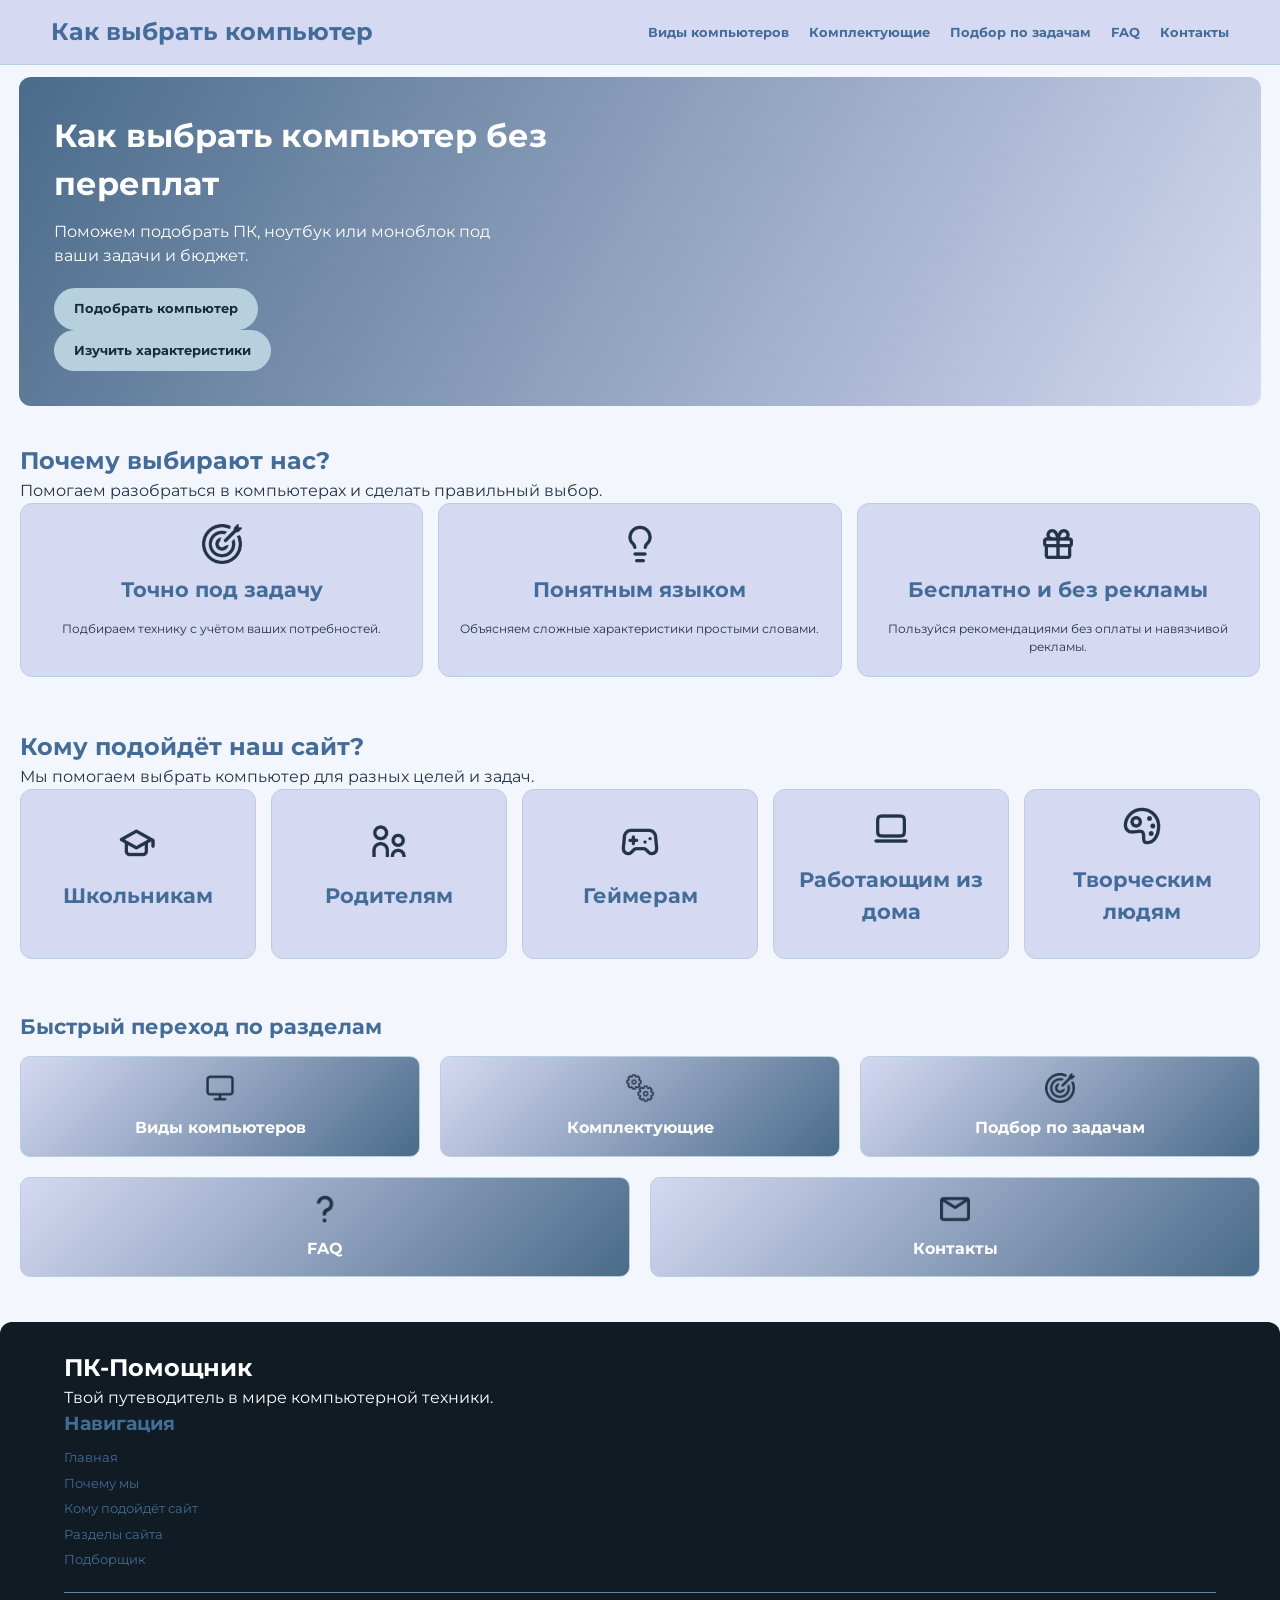
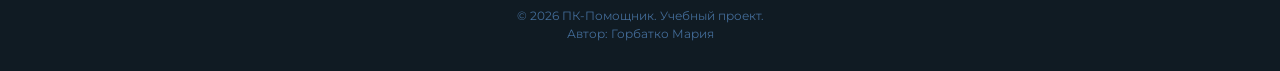
==== index.html @ 8d9d0b54 "Add files via upload" ====
<!DOCTYPE html>
<html lang="ru">
<head>
    <meta charset="UTF-8">
    <meta name="viewport" content="width=device-width, initial-scale=1.0">

    <title>Как выбрать компьютер</title>

    <link rel="stylesheet" href="style_palette_updated.css">

    <link rel="preconnect" href="https://fonts.googleapis.com">
    <link rel="preconnect" href="https://fonts.gstatic.com" crossorigin>
    <link href="https://fonts.googleapis.com/css2?family=Montserrat:ital,wght@0,100..900;1,100..900&display=swap" rel="stylesheet">
</head>

<body>

    <!-- ШАПКА САЙТА -->
    <header>

        <h2>Как выбрать компьютер</h2>

        <!-- МЕНЮ -->
        <nav>
            <ul>
                <li><a href="#types">Виды компьютеров</a></li>
                <li><a href="#components">Комплектующие</a></li>
                <li><a href="#selection">Подбор по задачам</a></li>
                <li><a href="#faq">FAQ</a></li>
                <li><a href="#contacts">Контакты</a></li>
            </ul>
        </nav>

    </header>


    <!-- ОСНОВНАЯ ЧАСТЬ САЙТА -->
    <main>

        <!-- ПЕРВЫЙ ЭКРАН -->
        <section id="hero">

            <h1>Как выбрать компьютер без переплат</h1>

            <p>
                Поможем подобрать ПК, ноутбук или моноблок
                под ваши задачи и бюджет.
            </p>

            <a href="#selection">
                Подобрать компьютер
            </a>

            <a href="#components">
                Изучить характеристики
            </a>

        </section>

<!-- БЛОК 1.3: ПОЧЕМУ МЫ -->

<section id="advantages">

    <h1>Почему выбирают нас?</h1>

    <p>Помогаем разобраться в компьютерах и сделать правильный выбор.</p>

    <div class="advantages-container">

        <div class="advantage-card">
            <div class="card-icon">
                <img src="images/1.png" alt="Мишень">
            </div>
            <h2>Точно под задачу</h2>
            <p>Подбираем технику с учётом ваших потребностей.</p>
        </div>

        <div class="advantage-card">
            <div class="card-icon">
                <img src="images/2.png" alt="лампочка">
            </div>
            <h2>Понятным языком</h2>
            <p>Объясняем сложные характеристики простыми словами.</p>
        </div>

        <div class="advantage-card">
            <div class="card-icon">
                <img src="images/3.png" alt="подарок">
            </div>
            <h2>Бесплатно и без рекламы</h2>
            <p>Пользуйся рекомендациями без оплаты и навязчивой рекламы.</p>
        </div>
    </div>
</section>  

<!-- БЛОК 1.4: ЦЕЛЕВАЯ АУДИТОРИЯ -->

<section id="audience">

    <h1>Кому подойдёт наш сайт?</h1>

    <p>Мы помогаем выбрать компьютер для разных целей и задач.</p>

    <div class="audience-container">

        <div class="audience-card">
            <div class="card-icon">
                <img src="images/4.png" alt="школьник">
            </div>
            <h2>Школьникам</h2>
        </div>

        <div class="audience-card">
            <div class="card-icon">
                <img src="images/5.png" alt="родители">
            </div>
            <h2>Родителям</h2>
        </div>

        <div class="audience-card">
            <div class="card-icon">
                <img src="images/6.png" alt="геймер">
            </div>
            <h2>Геймерам</h2>
        </div>

        <div class="audience-card">
            <div class="card-icon">
                <img src="images/7.png" alt="работающий из дома">
            </div>
            <h2>Работающим из дома</h2>
        </div>

        <div class="audience-card">
            <div class="card-icon">
                <img src="images/8.png" alt="творческий человек">
            </div>
            <h2>Творческим людям</h2>
        </div>
</section>


<!-- БЛОК 1.5: РАЗДЕЛЫ САЙТА -->

<section id="sections">

    <h2>Быстрый переход по разделам</h2>

    <div class="sections-container">

        <a href="computers.html" class="section-card">
            <img src="images/9.png" alt="пк">
            <h3>Виды компьютеров</h3>
        </a>

        <a href="components.html" class="section-card">
            <img src="images/10.png" alt="шестерёнка">
            <h3>Комплектующие</h3>
        </a>

        <a href="tasks.html" class="section-card">
            <img src="images/1.png" alt="Мишень">
            <h3>Подбор по задачам</h3>
        </a>

        <a href="faq.html" class="section-card">
            <img src="images/11.png" alt="вопрос">
            <h3>FAQ</h3>
        </a>

        <a href="contacts.html" class="section-card">
            <img src="images/12.png" alt="письмо">
            <h3>Контакты</h3>
        </a>

    </div>

</section>


    </div>

</section>

        </div>

    </div>

</section>


    </main>

<footer id="contacts">

    <div class="footer-content">

        <div class="footer-info">
            <h2>ПК-Помощник</h2>
            <p>Твой путеводитель в мире компьютерной техники.</p>
        </div>

        <div class="footer-navigation">
            <h3>Навигация</h3>

            <a href="#hero">Главная</a>
            <a href="#advantages">Почему мы</a>
            <a href="#audience">Кому подойдёт сайт</a>
            <a href="#sections">Разделы сайта</a>
            <a href="#selection">Подборщик</a>
        </div>

    </div>

    <div class="footer-bottom">
        <p>© 2026 ПК-Помощник. Учебный проект.</p>
        <p>Автор: Горбатко Мария</p>
    </div>

</footer>

</body>
---- style_palette_updated.css ----
/* ==================================
   1. ОСНОВНЫЕ НАСТРОЙКИ
================================== */

:root {
    --dark: #243447;
    --navy: #436c98;
    --blue: #6286a9;
    --light-blue: #b6d0de;
    --pale-blue: #b6d0de;
    --burgundy: #4a6b8a;
    --white: #d5d9f2;
    --page-bg: #f3f6fc;
}

* {
    margin: 0;
    padding: 0;
    box-sizing: border-box;
}

html {
    scroll-behavior: smooth;
}

body {
    font-family: Arial, sans-serif;
    background: var(--page-bg);
    color: var(--dark);
    line-height: 1.5;
}

a {
    text-decoration: none;
    color: inherit;
}

button {
    font-family: inherit;
    cursor: pointer;
}


/* ==================================
   2. ШАПКА САЙТА
================================== */

header {
    background: var(--white);
    padding: 14px 4%;
    display: flex;
    align-items: center;
    justify-content: space-between;
    gap: 20px;
    border-bottom: 1px solid var(--pale-blue);
}

.logo {
    color: var(--navy);
    font-size: 22px;
    font-weight: bold;
}

nav ul {
    display: flex;
    align-items: center;
    gap: 20px;
    list-style: none;
}

nav a {
    color: var(--navy);
    font-size: 13px;
    font-weight: bold;
    transition: 0.2s;
}

nav a:hover {
    color: var(--light-blue);
}


/* ==================================
   3. ГЛАВНЫЙ ЭКРАН
================================== */

#hero {
    background: linear-gradient(
        120deg,
        var(--navy),
        var(--blue)
    );
    color: var(--white);
    margin: 12px auto;
    width: 97%;
    min-height: 260px;
    padding: 35px;
    border-radius: 12px;

    display: flex;
    flex-direction: column;
    justify-content: center;
    align-items: flex-start;
}

#hero h1 {
    font-size: 32px;
    max-width: 500px;
    margin-bottom: 12px;
}

#hero p {
    max-width: 450px;
    margin-bottom: 20px;
    color: var(--pale-blue);
}

#hero a,
.button,
.selection a {
    display: inline-block;
    background: var(--light-blue);
    color: var(--dark);
    padding: 11px 20px;
    border-radius: 25px;
    font-weight: bold;
    font-size: 13px;
    transition: 0.2s;
}

#hero a:hover,
.button:hover,
.selection a:hover {
    background: var(--pale-blue);
    transform: translateY(-2px);
}


/* ==================================
   4. ОБЩИЕ НАСТРОЙКИ БЛОКОВ
================================== */

main {
    display: block;
    width: 100%;
    max-width: none;
    margin: 0;
    padding: 0;
    box-sizing: border-box;
}

main section:not(#hero) {
    width: 100%;
    max-width:none;
    margin: 22px 0;
    padding: 15px 20px;
    box-sizing:border-box;
}

section h2 {
    color: var(--navy);
    font-size: 21px;
    margin-bottom: 14px;
}


/* ==================================
   5. БЛОК «ПОЧЕМУ МЫ»
================================== */

.advantages-container {
    display: grid;
    grid-template-columns: repeat(4, 1fr);
    gap: 12px;
}

.advantage-card {
    background: var(--white);
    border: 1px solid var(--pale-blue);
    border-radius: 12px;
    padding: 20px 12px;
    text-align: center;
    transition: 0.2s;
}

.advantage-card:hover {
    border-color: var(--light-blue);
    transform: translateY(-3px);
}

.card-icon {
    font-size: 28px;
    margin-bottom: 8px;
}

.advantage-card h3 {
    color: var(--navy);
    font-size: 15px;
    margin-bottom: 5px;
}

.advantage-card p {
    color: var(--blue);
    font-size: 12px;
}


/* ==================================
   6. БЛОК «КОМУ ПОДОЙДЁТ САЙТ»
================================== */

.audience-container {
    display: grid;
    grid-template-columns: repeat(5, 1fr);
    gap: 10px;
}

.audience-card {
    background: var(--white);
    border: 1px solid var(--pale-blue);
    border-radius: 12px;
    padding: 15px 8px;
    text-align: center;
    transition: 0.2s;
}

.audience-card:hover {
    background: var(--pale-blue);
    transform: translateY(-3px);
}

.audience-card h3 {
    color: var(--navy);
    font-size: 13px;
}

.audience-card .card-icon {
    font-size: 25px;
}


/* ==================================
   7. БЫСТРЫЙ ПЕРЕХОД ПО РАЗДЕЛАМ
================================== */

.sections-container {
    display: grid;
    grid-template-columns: repeat(3, 1fr);
    gap: 10px;
}

.section-card {
    background: linear-gradient(
        135deg,
        var(--white),
        var(--pale-blue)
    );
    border: 1px solid var(--pale-blue);
    border-radius: 10px;
    padding: 16px;
    text-align: center;
    color: var(--navy);
    font-weight: bold;
    font-size: 14px;
    transition: 0.2s;
}

.section-card:hover {
    background: var(--light-blue);
    color: var(--dark);
    transform: translateY(-3px);
}


/* ==================================
   8. БЛОК ПОДБОРА КОМПЬЮТЕРА
================================== */

.selection {
    background: var(--navy);
    color: var(--white);
    border-radius: 12px;
    padding: 30px !important;
    text-align: center;
}

.selection h2 {
    color: var(--white);
}

.selection p {
    color: var(--pale-blue);
    margin-bottom: 18px;
}


/* ==================================
   9. МИНИ-ПОДБОРЩИК
================================== */

.mini-helper {
    background: var(--white);
    border: 1px solid var(--pale-blue);
    border-radius: 12px;
    padding: 18px;
}

.mini-helper h2 {
    margin-bottom: 12px;
}

.mini-helper select {
    display: block;
    width: 100%;
    padding: 10px;
    margin-bottom: 8px;
    border: 1px solid var(--light-blue);
    border-radius: 8px;
    background: var(--white);
    color: var(--navy);
}

.mini-helper button {
    width: 100%;
    padding: 11px;
    border: none;
    border-radius: 8px;
    background: var(--blue);
    color: var(--white);
    font-weight: bold;
}

.mini-helper button:hover {
    background: var(--navy);
}


/* ==================================
   10. ПОДВАЛ САЙТА
================================== */

footer {
    background: var(--dark);
    color: var(--white);
    padding: 28px 5%;
    margin-top: 30px;
    border-radius: 12px 12px 0 0;
}

.footer-container {
    display: flex;
    justify-content: space-between;
    flex-wrap: wrap;
    gap: 25px;
}

footer h3 {
    color: var(--pale-blue);
    margin-bottom: 10px;
}

footer a {
    display: block;
    color: var(--pale-blue);
    font-size: 13px;
    margin-bottom: 6px;
}

footer a:hover {
    color: var(--light-blue);
}

.footer-bottom {
    border-top: 1px solid var(--blue);
    margin-top: 22px;
    padding-top: 14px;
    text-align: center;
    color: var(--pale-blue);
    font-size: 12px;
}


/* ==================================
   11. АДАПТАЦИЯ ДЛЯ ТЕЛЕФОНОВ
================================== */

@media (max-width: 768px) {

    header {
        flex-direction: column;
    }

    nav ul {
        flex-wrap: wrap;
        justify-content: center;
        gap: 12px;
    }

    #hero {
        padding: 25px;
        min-height: 220px;
    }

    #hero h1 {
        font-size: 25px;
    }

    .advantages-container {
        grid-template-columns: repeat(2, 1fr);
    }

    .audience-container {
        grid-template-columns: repeat(3, 1fr);
    }

    .sections-container {
        grid-template-columns: repeat(2, 1fr);
    }

    .footer-container {
        flex-direction: column;
    }
}

@media (max-width: 480px) {

    #hero h1 {
        font-size: 22px;
    }

    .audience-container {
        grid-template-columns: repeat(2, 1fr);
    }

    .sections-container {
        grid-template-columns: 1fr 1fr;
    }

    section h2 {
        font-size: 18px;
    }
}



/* Растягиваем блок «Почему выбирают нас?» БЛОК 1.3 */

#advantages {
    width: 100%;
    max-width: none;
    margin-left: auto;
    margin-right: auto;
}

#advantages .advantages-container {
    width: 100%;
    max-width: none;
    display: grid;
    grid-template-columns: repeat(3, minmax(0, 1fr));
    gap: 15px;
}

#advantages .advantage-card {
    width: 100%;
}




/* =====================================
   БЛОК 1.4 — КОМУ ПОДОЙДЁТ НАШ САЙТ
===================================== */

#audience {
    width: 96%;
    margin: 25px auto;
    padding: 15px;
}

/* Пять одинаковых колонок */

#audience .audience-container {
    display: grid;
    width: 100%;
    grid-template-columns: repeat(5, minmax(0, 1fr));
    gap: 15px;
}

/* Карточки одинаковой ширины и высоты */

#audience .audience-card {
    width: 100%;
    min-width: 0;
    min-height: 170px;
    box-sizing: border-box;

    display: flex;
    flex-direction: column;
    justify-content: center;
    align-items: center;

    text-align: center;
    padding: 15px;
}

/* Заголовки карточек */

#audience .audience-card h3 {
    margin-bottom: 8px;
    font-size: 14px;
}

/* Описание карточек */

#audience .audience-card p {
    font-size: 12px;
}

/* Планшеты */

@media (max-width: 768px) {
    #audience .audience-container {
        grid-template-columns: repeat(3, minmax(0, 1fr));
    }
}

/* Телефоны */

@media (max-width: 480px) {
    #audience .audience-container {
        grid-template-columns: repeat(2, minmax(0, 1fr));
    }
}





#sections {
    width: 100%;
    margin: 22px 0;
    padding: 15px 20px;
    box-sizing: border-box;
}

.sections-container {
    display: grid;
    grid-template-columns: repeat(6, minmax(0, 1fr));
    gap: 20px;
    width: 100%;
    box-sizing: border-box;
}

.section-card {
    min-width: 0;
    box-sizing: border-box;
}

.section-card:nth-child(-n+3) {
    grid-column: span 2;
}

.section-card:nth-child(n+4) {
    grid-column: span 3;
}


/* ==================================
   12. КОНТРАСТ И ЧИТАЕМОСТЬ
   ================================== */

/* Основной фон и текст */
body {
    background: var(--page-bg);
    color: var(--dark);
}

/* Шапка */
header {
    background: var(--white);
    border-bottom: 1px solid var(--pale-blue);
}

header h2,
nav a {
    color: var(--navy);
}

nav a:hover {
    color: var(--light-blue);
}

/* Главный экран */
#hero {
    background: linear-gradient(120deg, var(--burgundy), var(--white));
    color: #FFFFFF;
}

#hero h1,
#hero p {
    color: #FFFFFF;
}

/* Кнопки: тёмный текст на светлом фоне */
#hero a,
.button,
.selection a,
.mini-helper button {
    background: var(--light-blue);
    color: #182b37;
}

#hero a:hover,
.button:hover,
.selection a:hover,
.mini-helper button:hover {
    background: #FFFFFF;
    color: #182b37;
}

/* Заголовки и текст */
section h1,
section h2,
section h3,
.advantage-card h2,
.audience-card h2,
.section-card h3 {
    color: var(--navy);
}

section p,
.advantage-card p,
.audience-card p {
    color: var(--dark);
}

/* Карточки */
.advantage-card,
.audience-card,
.mini-helper {
    background: var(--white);
    border: 1px solid var(--pale-blue);
    color: #FFFFFF;
}

.section-card {
    background: linear-gradient(135deg, var(--white), var(--burgundy));
    border: 1px solid var(--pale-blue);
    color: #FFFFFF;
}

.section-card h3 {
    color: #FFFFFF;
}

.section-card:hover,
.audience-card:hover,
.advantage-card:hover {
    background: var(--pale-blue);
    color: #FFFFFF;
}

/* Блок подбора */
.selection {
    background: var(--burgundy);
    color: #FFFFFF;
}

.selection h2,
.selection p {
    color: #FFFFFF;
}

.mini-helper select {
    background: var(--page-bg);
    color: #FFFFFF;
    border: 1px solid var(--blue);
}

/* Подвал */
footer {
    background: #101b23;
    color: #FFFFFF;
}

footer h3,
footer a,
.footer-bottom {
    color: var(--navy);
}

footer a:hover {
    color: #FFFFFF;
}

/* Видимый фокус при навигации с клавиатуры */
a:focus-visible,
button:focus-visible,
select:focus-visible {
    outline: 3px solid var(--light-blue);
    outline-offset: 3px;
}

.card-icon img {
    width: 40px;
    height: 40px;
    object-fit: contain;
    display: block;
    margin: 0 auto 10px;
}

.section-card img {
    width: 100%;
    height: 30px;
    object-fit: contain;
    display: block;
    margin-bottom: 12px;
}

.section-card {
    display: flex;
    flex-direction: column;
    align-items: center;
    justify-content: center;
}

/*ШРИФТ*/
body {
    font-family: 'Montserrat', sans-serif;
}
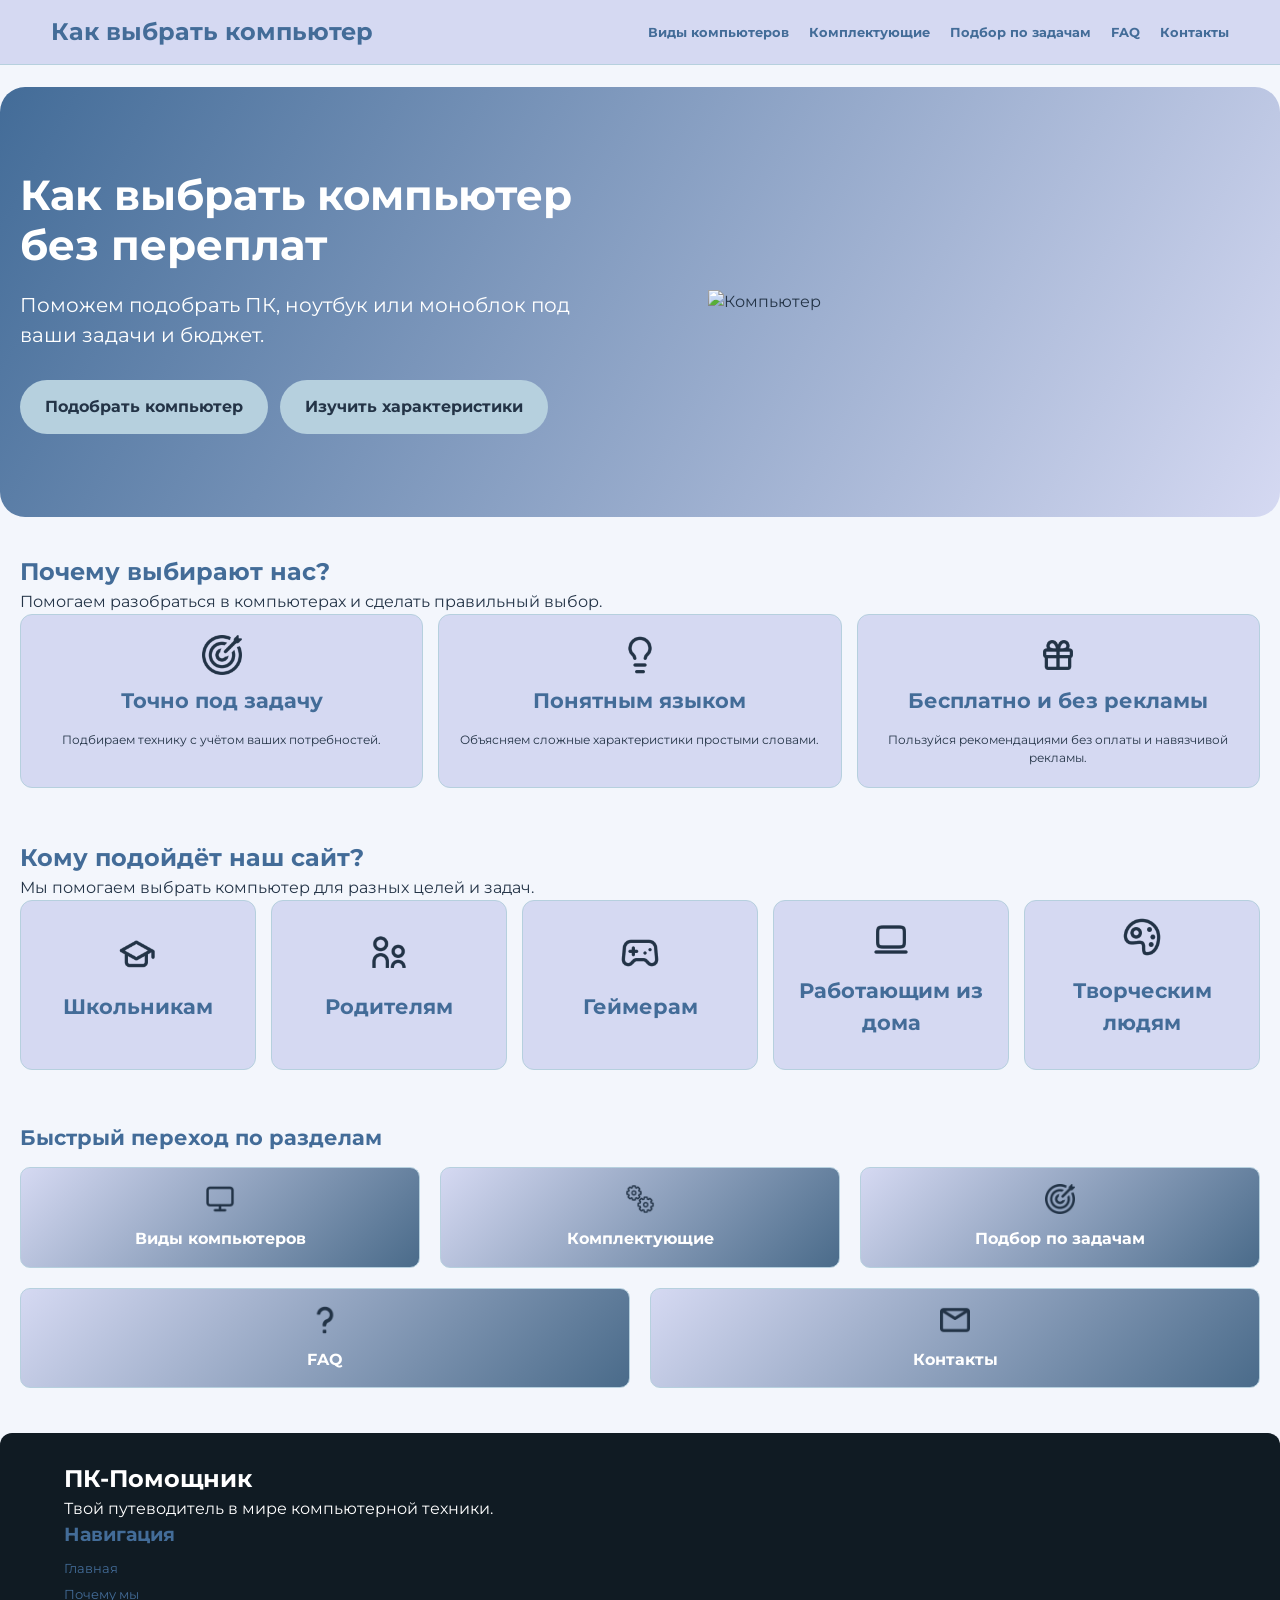
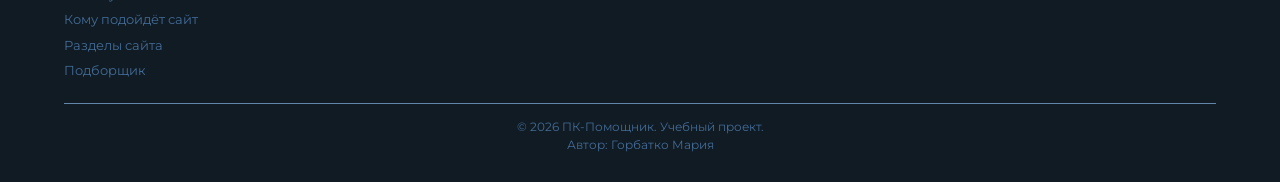
==== commit 37ee2bad: "Add files via upload" ====
--- a/index.html
+++ b/index.html
@@ -38,24 +38,32 @@
     <main>
 
         <!-- ПЕРВЫЙ ЭКРАН -->
-        <section id="hero">
-
-            <h1>Как выбрать компьютер без переплат</h1>
-
-            <p>
-                Поможем подобрать ПК, ноутбук или моноблок
-                под ваши задачи и бюджет.
-            </p>
-
-            <a href="#selection">
+        <section class="hero">
+
+    <div class="hero-content">
+        <h1>Как выбрать компьютер без переплат</h1>
+
+        <p>
+            Поможем подобрать ПК, ноутбук или моноблок
+            под ваши задачи и бюджет.
+        </p>
+
+        <div class="hero-buttons">
+            <a href="#selection" class="hero-btn">
                 Подобрать компьютер
             </a>
 
-            <a href="#components">
+            <a href="#sections" class="hero-btn">
                 Изучить характеристики
             </a>
-
-        </section>
+        </div>
+    </div>
+
+    <div class="hero-image">
+        <img src="images/pc.png" alt="Компьютер">
+    </div>
+
+</section>
 
 <!-- БЛОК 1.3: ПОЧЕМУ МЫ -->
 
--- a/style_palette_updated.css
+++ b/style_palette_updated.css
@@ -381,47 +381,7 @@
 }
 
 
-/* ==================================
-   11. АДАПТАЦИЯ ДЛЯ ТЕЛЕФОНОВ
-================================== */
-
-@media (max-width: 768px) {
-
-    header {
-        flex-direction: column;
-    }
-
-    nav ul {
-        flex-wrap: wrap;
-        justify-content: center;
-        gap: 12px;
-    }
-
-    #hero {
-        padding: 25px;
-        min-height: 220px;
-    }
-
-    #hero h1 {
-        font-size: 25px;
-    }
-
-    .advantages-container {
-        grid-template-columns: repeat(2, 1fr);
-    }
-
-    .audience-container {
-        grid-template-columns: repeat(3, 1fr);
-    }
-
-    .sections-container {
-        grid-template-columns: repeat(2, 1fr);
-    }
-
-    .footer-container {
-        flex-direction: column;
-    }
-}
+
 
 @media (max-width: 480px) {
 
@@ -516,24 +476,6 @@
 #audience .audience-card p {
     font-size: 12px;
 }
-
-/* Планшеты */
-
-@media (max-width: 768px) {
-    #audience .audience-container {
-        grid-template-columns: repeat(3, minmax(0, 1fr));
-    }
-}
-
-/* Телефоны */
-
-@media (max-width: 480px) {
-    #audience .audience-container {
-        grid-template-columns: repeat(2, minmax(0, 1fr));
-    }
-}
-
-
 
 
 
@@ -728,4 +670,208 @@
 /*ШРИФТ*/
 body {
     font-family: 'Montserrat', sans-serif;
+}
+
+
+/* Исправление мобильной версии */
+@media screen and (max-width: 600px) {
+
+    * {
+        box-sizing: border-box;
+    }
+
+    body {
+        width: 100%;
+        overflow-x: hidden;
+    }
+
+    /* Блок 1.3 — Почему выбирают нас */
+    #advantages > div {
+        display: grid;
+        grid-template-columns: 1fr;
+        gap: 15px;
+        width: 100%;
+    }
+
+    .advantage-card {
+        width: 100%;
+        min-width: 0;
+        max-width: 100%;
+        padding: 20px 15px;
+    }
+
+    .advantage-card h3 {
+        font-size: 21px;
+        overflow-wrap: break-word;
+    }
+
+    .advantage-card p {
+        font-size: 16px;
+        line-height: 1.5;
+    }
+
+    /* Блок 1.4 — Кому подойдёт наш сайт */
+    #audience > div {
+        display: grid;
+        grid-template-columns: repeat(2, minmax(0, 1fr));
+        gap: 12px;
+        width: 100%;
+    }
+
+    .audience-card {
+        width: 100%;
+        min-width: 0;
+        padding: 15px 10px;
+    }
+
+    .audience-card h3 {
+        font-size: 17px;
+        overflow-wrap: break-word;
+    }
+
+    /* Блок 1.5 — Быстрый переход */
+    .sections-container {
+        display: grid;
+        grid-template-columns: repeat(2, minmax(0, 1fr));
+        gap: 12px;
+        width: 100%;
+    }
+
+    .section-card {
+        width: 100%;
+        min-width: 0;
+        max-width: 100%;
+        padding: 15px 8px;
+        text-align: center;
+    }
+
+    .section-card h3 {
+        font-size: 16px;
+        line-height: 1.35;
+        overflow-wrap: break-word;
+        word-break: normal;
+    }
+
+    .section-card img {
+        max-width: 100%;
+        height: 100px;
+        object-fit: contain;
+    }
+
+    /* Заголовки и текст */
+    h1 {
+        font-size: 30px;
+        overflow-wrap: break-word;
+    }
+
+    h2 {
+        font-size: 25px;
+        line-height: 1.3;
+    }
+}
+
+
+/* Первый экран */
+.hero {
+    display: flex;
+    align-items: center;
+    justify-content: space-between;
+    gap: 30px;
+
+    width: 100%;
+    min-height: 430px;
+    padding: 45px;
+
+    border-radius: 25px;
+
+    background: linear-gradient(
+        120deg,
+        #436c98,
+        #d5d9f2
+    );
+
+    overflow: hidden;
+}
+
+/* Левая часть */
+.hero-content {
+    flex: 1;
+    min-width: 0;
+}
+
+.hero-content h1 {
+    color: white;
+    font-size: 42px;
+    line-height: 1.2;
+    margin-bottom: 20px;
+}
+
+.hero-content p {
+    color: white;
+    font-size: 20px;
+    line-height: 1.5;
+    margin-bottom: 30px;
+}
+
+/* Кнопки */
+.hero-buttons {
+    display: flex;
+    flex-wrap: wrap;
+    gap: 12px;
+}
+
+.hero-btn {
+    display: inline-block;
+    padding: 15px 25px;
+    border-radius: 40px;
+    background: #b6d0de;
+    color: #243447;
+    text-decoration: none;
+    font-weight: bold;
+    text-align: center;
+}
+
+/* Правая часть */
+.hero-image {
+    flex: 1;
+    min-width: 0;
+    display: flex;
+    justify-content: center;
+    align-items: center;
+}
+
+.hero-image img {
+    width: 100%;
+    max-width: 500px;
+    height: auto;
+    object-fit: contain;
+}
+
+@media (max-width: 768px) {
+    .hero {
+        flex-direction: column;
+        text-align: center;
+        padding: 25px 18px;
+        gap: 15px;
+    }
+
+    .hero-content h1 {
+        font-size: 28px;
+    }
+
+    .hero-content p {
+        font-size: 16px;
+    }
+
+    .hero-buttons {
+        justify-content: center;
+    }
+
+    .hero-btn {
+        width: 100%;
+    }
+
+    .hero-image img {
+        max-width: 280px;
+    }
 }
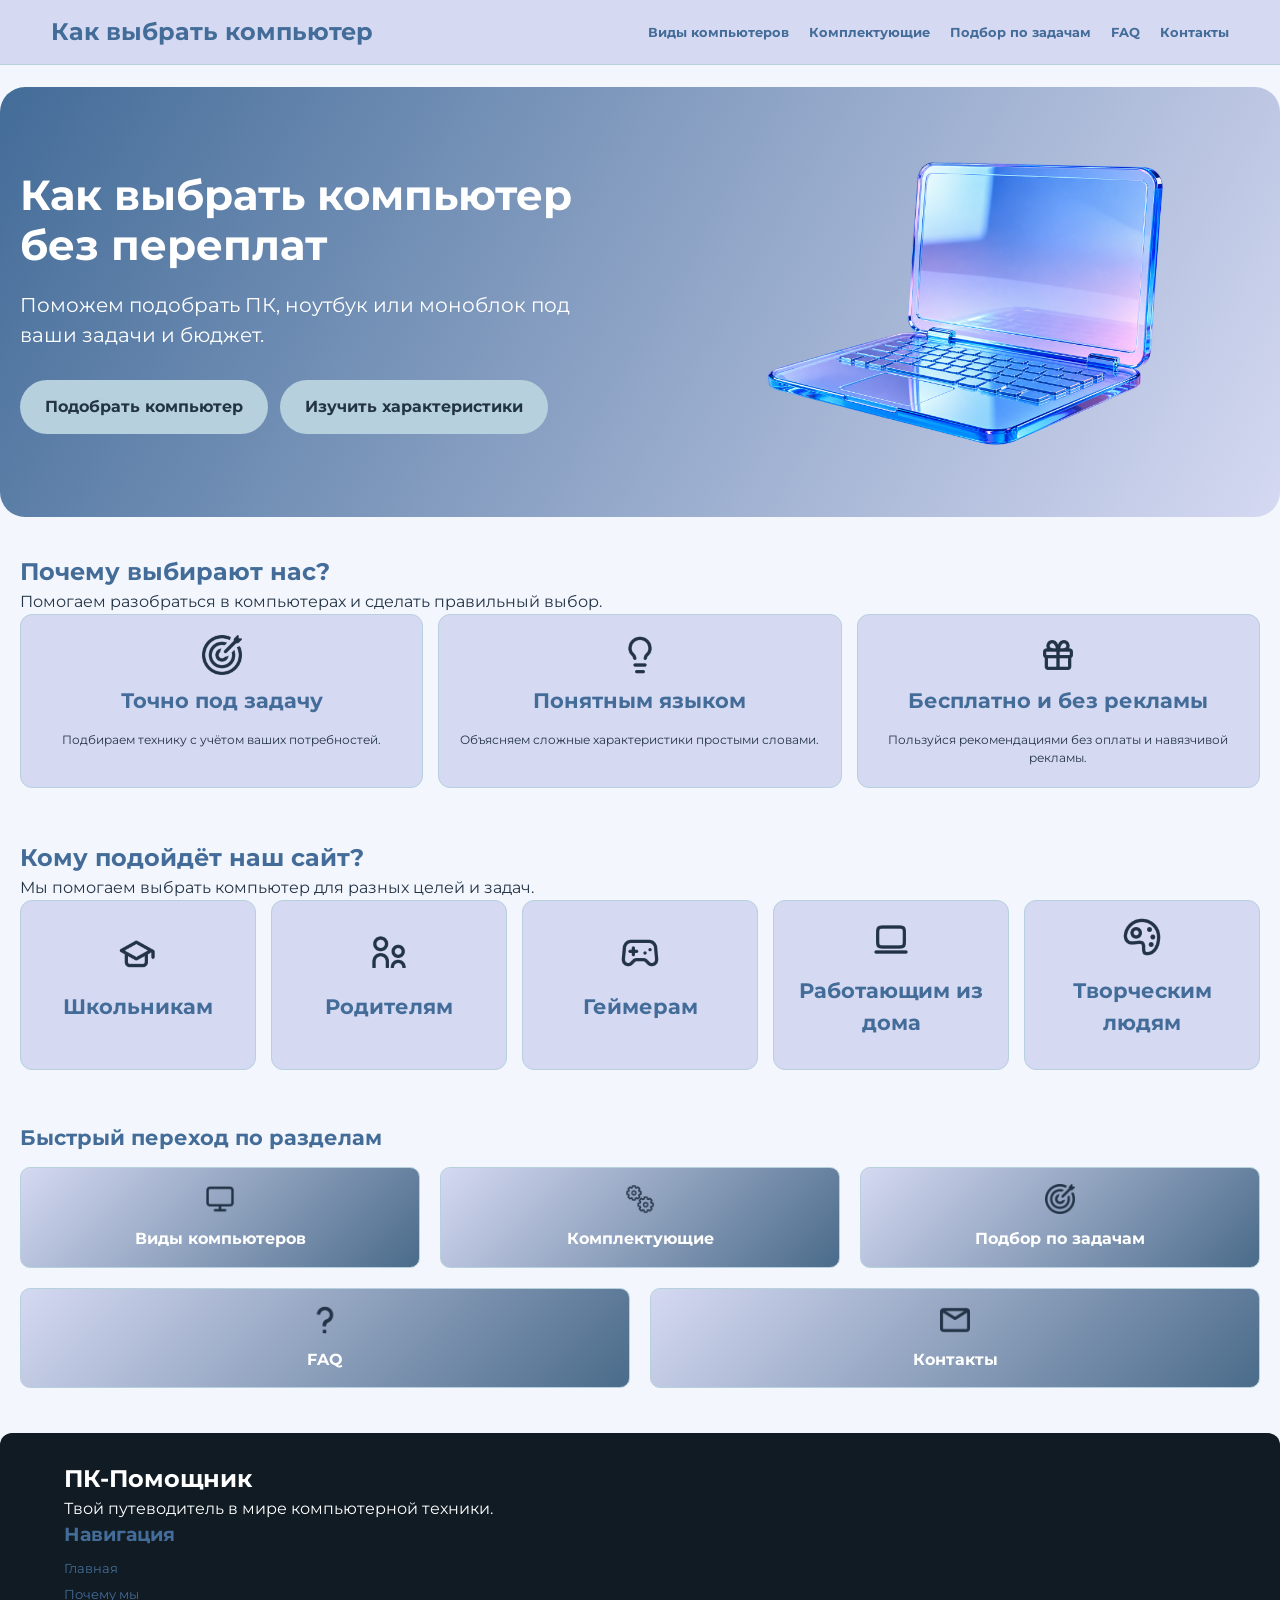
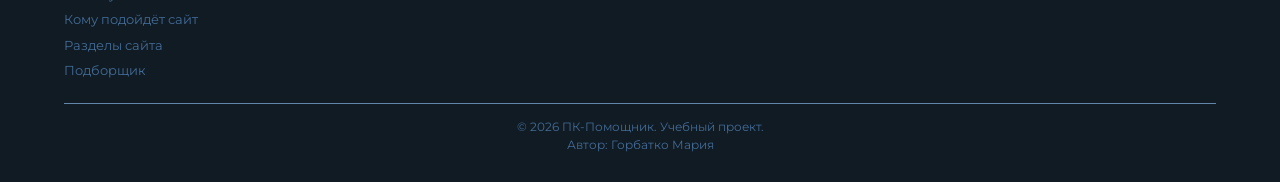
==== commit a2e0f723: "Add files via upload" ====
--- a/index.html
+++ b/index.html
@@ -59,7 +59,7 @@
         </div>
     </div>
 
-    <div class="hero-image">
+    <div class="hero-visual">
         <img src="images/pc.png" alt="Компьютер">
     </div>
 
--- a/style_palette_updated.css
+++ b/style_palette_updated.css
@@ -673,103 +673,6 @@
 }
 
 
-/* Исправление мобильной версии */
-@media screen and (max-width: 600px) {
-
-    * {
-        box-sizing: border-box;
-    }
-
-    body {
-        width: 100%;
-        overflow-x: hidden;
-    }
-
-    /* Блок 1.3 — Почему выбирают нас */
-    #advantages > div {
-        display: grid;
-        grid-template-columns: 1fr;
-        gap: 15px;
-        width: 100%;
-    }
-
-    .advantage-card {
-        width: 100%;
-        min-width: 0;
-        max-width: 100%;
-        padding: 20px 15px;
-    }
-
-    .advantage-card h3 {
-        font-size: 21px;
-        overflow-wrap: break-word;
-    }
-
-    .advantage-card p {
-        font-size: 16px;
-        line-height: 1.5;
-    }
-
-    /* Блок 1.4 — Кому подойдёт наш сайт */
-    #audience > div {
-        display: grid;
-        grid-template-columns: repeat(2, minmax(0, 1fr));
-        gap: 12px;
-        width: 100%;
-    }
-
-    .audience-card {
-        width: 100%;
-        min-width: 0;
-        padding: 15px 10px;
-    }
-
-    .audience-card h3 {
-        font-size: 17px;
-        overflow-wrap: break-word;
-    }
-
-    /* Блок 1.5 — Быстрый переход */
-    .sections-container {
-        display: grid;
-        grid-template-columns: repeat(2, minmax(0, 1fr));
-        gap: 12px;
-        width: 100%;
-    }
-
-    .section-card {
-        width: 100%;
-        min-width: 0;
-        max-width: 100%;
-        padding: 15px 8px;
-        text-align: center;
-    }
-
-    .section-card h3 {
-        font-size: 16px;
-        line-height: 1.35;
-        overflow-wrap: break-word;
-        word-break: normal;
-    }
-
-    .section-card img {
-        max-width: 100%;
-        height: 100px;
-        object-fit: contain;
-    }
-
-    /* Заголовки и текст */
-    h1 {
-        font-size: 30px;
-        overflow-wrap: break-word;
-    }
-
-    h2 {
-        font-size: 25px;
-        line-height: 1.3;
-    }
-}
-
 
 /* Первый экран */
 .hero {
@@ -832,20 +735,6 @@
 }
 
 /* Правая часть */
-.hero-image {
-    flex: 1;
-    min-width: 0;
-    display: flex;
-    justify-content: center;
-    align-items: center;
-}
-
-.hero-image img {
-    width: 100%;
-    max-width: 500px;
-    height: auto;
-    object-fit: contain;
-}
 
 @media (max-width: 768px) {
     .hero {
@@ -870,8 +759,72 @@
     .hero-btn {
         width: 100%;
     }
-
-    .hero-image img {
-        max-width: 280px;
+}
+
+/* Изображение в первом экране */
+.hero-visual {
+    flex: 1;
+    min-width: 0;
+    display: flex;
+    justify-content: center;
+    align-items: center;
+}
+
+.hero-visual img {
+    display: block;
+    width: 100%;
+    max-width: 450px;
+    max-height: 350px;
+    height: auto;
+    object-fit: contain;
+}
+
+/* Мобильная версия */
+@media screen and (max-width: 768px) {
+
+    .hero {
+        display: flex;
+        flex-direction: column;
+        width: 100%;
+        min-height: auto;
+        padding: 25px 18px;
+        gap: 15px;
+    }
+
+    .hero-content {
+        width: 100%;
+        text-align: center;
+    }
+
+    .hero-content h1 {
+        font-size: 28px;
+    }
+
+    .hero-content p {
+        font-size: 16px;
+    }
+
+    .hero-visual {
+        width: 100%;
+        flex: none;
+    }
+
+    .hero-visual img {
+        width: 100%;
+        max-width: 230px;
+        max-height: 190px;
+        height: auto;
+        object-fit: contain;
+    }
+
+    .hero-buttons {
+        width: 100%;
+        flex-direction: column;
+        align-items: center;
+    }
+
+    .hero-btn {
+        width: 100%;
+        max-width: 300px;
     }
 }
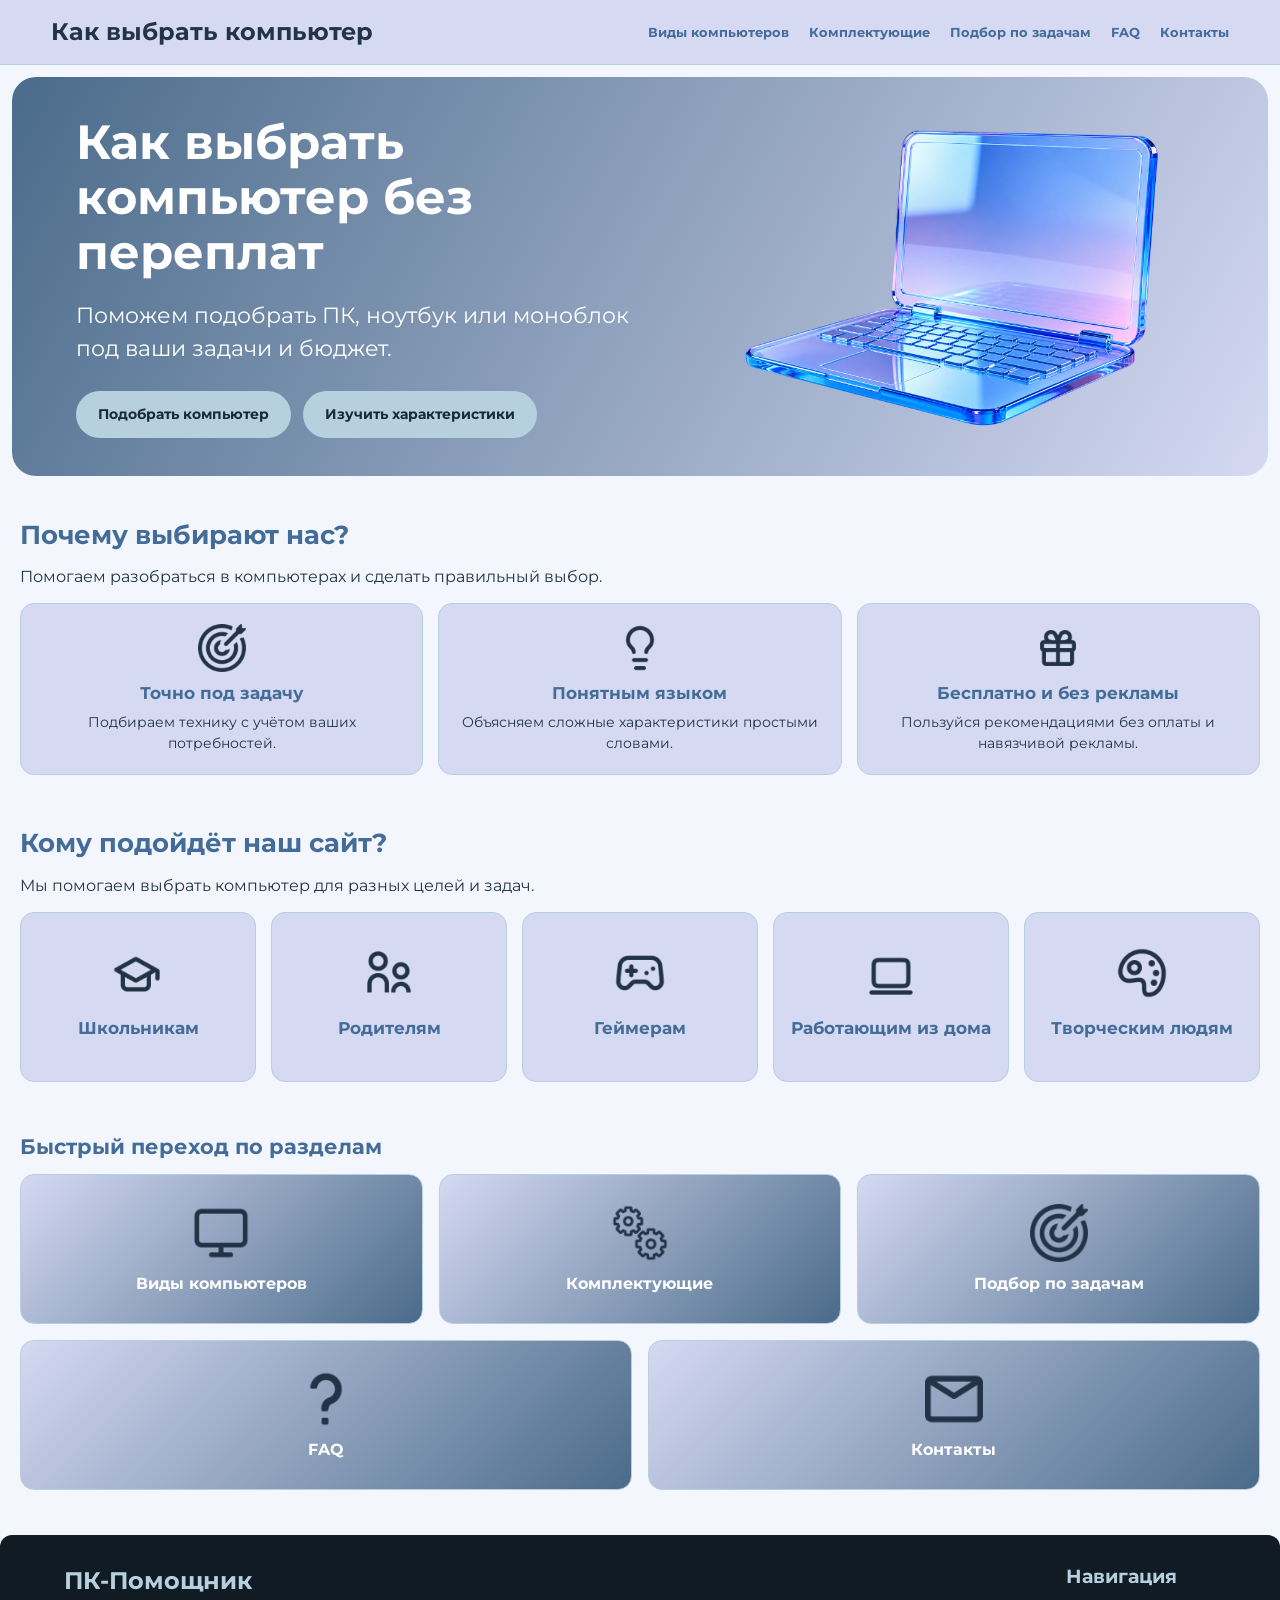
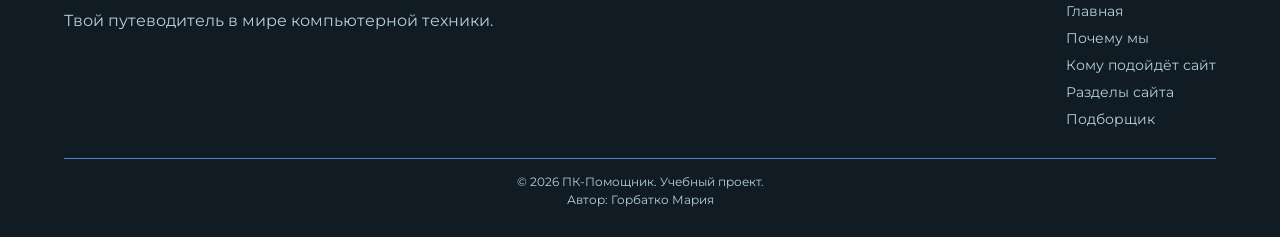
==== commit 95f47006: "Add files via upload" ====
--- a/index.html
+++ b/index.html
@@ -2,7 +2,7 @@
 <html lang="ru">
 <head>
     <meta charset="UTF-8">
-    <meta name="viewport" content="width=device-width, initial-scale=1.0">
+    <meta name="viewport" content="width=device-width, initial-scale=1">
 
     <title>Как выбрать компьютер</title>
 
@@ -145,6 +145,7 @@
             </div>
             <h2>Творческим людям</h2>
         </div>
+    </div>
 </section>
 
 
@@ -184,18 +185,6 @@
     </div>
 
 </section>
-
-
-    </div>
-
-</section>
-
-        </div>
-
-    </div>
-
-</section>
-
 
     </main>
 
--- a/style_palette_updated.css
+++ b/style_palette_updated.css
@@ -1,8 +1,9 @@
-
-/* ==================================
-   1. ОСНОВНЫЕ НАСТРОЙКИ
-================================== */
-
+/* =========================================
+   ПК-ПОМОЩНИК — ОСНОВНЫЕ СТИЛИ
+   Адаптировано под index.html
+========================================= */
+
+/* 1. Переменные и сброс */
 :root {
     --dark: #243447;
     --navy: #436c98;
@@ -22,49 +23,55 @@
 
 html {
     scroll-behavior: smooth;
+    width: 100%;
 }
 
 body {
-    font-family: Arial, sans-serif;
+    width: 100%;
+    min-width: 320px;
+    overflow-x: hidden;
+    font-family: 'Montserrat', Arial, sans-serif;
     background: var(--page-bg);
     color: var(--dark);
     line-height: 1.5;
 }
 
+img {
+    max-width: 100%;
+}
+
 a {
+    color: inherit;
     text-decoration: none;
-    color: inherit;
 }
 
 button {
-    font-family: inherit;
+    font: inherit;
     cursor: pointer;
 }
 
-
-/* ==================================
-   2. ШАПКА САЙТА
-================================== */
-
+/* 2. Шапка */
 header {
-    background: var(--white);
+    width: 100%;
     padding: 14px 4%;
     display: flex;
     align-items: center;
     justify-content: space-between;
     gap: 20px;
+    background: var(--white);
     border-bottom: 1px solid var(--pale-blue);
 }
 
 .logo {
     color: var(--navy);
     font-size: 22px;
-    font-weight: bold;
+    font-weight: 700;
 }
 
 nav ul {
     display: flex;
     align-items: center;
+    flex-wrap: wrap;
     gap: 20px;
     list-style: none;
 }
@@ -72,157 +79,212 @@
 nav a {
     color: var(--navy);
     font-size: 13px;
-    font-weight: bold;
-    transition: 0.2s;
+    font-weight: 700;
+    transition: color .2s ease;
 }
 
 nav a:hover {
-    color: var(--light-blue);
-}
-
-
-/* ==================================
-   3. ГЛАВНЫЙ ЭКРАН
-================================== */
-
-#hero {
-    background: linear-gradient(
-        120deg,
-        var(--navy),
-        var(--blue)
-    );
-    color: var(--white);
-    margin: 12px auto;
-    width: 97%;
-    min-height: 260px;
-    padding: 35px;
-    border-radius: 12px;
-
+    color: var(--burgundy);
+}
+
+/* 3. Основная область */
+main {
+    display: block;
+    width: 100%;
+    margin: 0;
+    padding: 0;
+}
+
+main > section:not(.hero) {
+    width: 100%;
+    margin: 22px 0;
+    padding: 15px 20px;
+}
+
+section h1,
+section h2 {
+    color: var(--navy);
+    line-height: 1.25;
+    margin-bottom: 14px;
+}
+
+section h1 {
+    font-size: 26px;
+}
+
+section h2 {
+    font-size: 21px;
+}
+
+section p {
+    margin-bottom: 14px;
+}
+
+/* 4. Первый экран
+   В HTML используется class="hero", поэтому здесь .hero, а не #hero. */
+.hero {
+    width: calc(100% - 24px);
+    max-width: 1500px;
+    min-height: 390px;
+    margin: 12px auto 28px;
+    padding: 38px 5%;
+    display: flex;
+    align-items: center;
+    justify-content: space-between;
+    gap: 30px;
+    overflow: hidden;
+    border-radius: 24px;
+    color: #fff;
+    background: linear-gradient(120deg, var(--burgundy), var(--white));
+}
+
+.hero-content {
+    flex: 1 1 50%;
+    min-width: 0;
+}
+
+.hero-content h1 {
+    max-width: 620px;
+    margin-bottom: 18px;
+    color: #fff;
+    font-size: clamp(30px, 4vw, 48px);
+    line-height: 1.15;
+}
+
+.hero-content p {
+    max-width: 600px;
+    margin-bottom: 26px;
+    color: #fff;
+    font-size: clamp(16px, 1.8vw, 22px);
+    line-height: 1.5;
+}
+
+.hero-buttons {
+    display: flex;
+    flex-wrap: wrap;
+    gap: 12px;
+}
+
+.hero-btn,
+.button,
+.selection a {
+    display: inline-flex;
+    justify-content: center;
+    align-items: center;
+    padding: 13px 22px;
+    border: 0;
+    border-radius: 30px;
+    background: var(--light-blue);
+    color: #182b37;
+    font-size: 14px;
+    font-weight: 700;
+    text-align: center;
+    transition: background .2s ease, transform .2s ease;
+}
+
+.hero-btn:hover,
+.button:hover,
+.selection a:hover {
+    background: #fff;
+    transform: translateY(-2px);
+}
+
+.hero-visual {
+    flex: 1 1 45%;
+    min-width: 0;
+    display: flex;
+    justify-content: center;
+    align-items: center;
+}
+
+.hero-visual img {
+    display: block;
+    width: 100%;
+    max-width: 470px;
+    max-height: 340px;
+    height: auto;
+    object-fit: contain;
+}
+
+/* 5. Блок «Почему выбирают нас?» */
+#advantages {
+    width: 100%;
+}
+
+#advantages .advantages-container {
+    width: 100%;
+    display: grid;
+    grid-template-columns: repeat(3, minmax(0, 1fr));
+    gap: 15px;
+}
+
+.advantage-card {
+    min-width: 0;
+    padding: 20px 14px;
+    border: 1px solid var(--pale-blue);
+    border-radius: 14px;
+    background: var(--white);
+    text-align: center;
+    transition: transform .2s ease, background .2s ease;
+}
+
+.advantage-card:hover {
+    background: var(--pale-blue);
+    transform: translateY(-3px);
+}
+
+.card-icon {
+    margin-bottom: 10px;
+}
+
+.card-icon img {
+    display: block;
+    width: 48px;
+    height: 48px;
+    margin: 0 auto 8px;
+    object-fit: contain;
+}
+
+.advantage-card h2,
+.audience-card h2 {
+    margin-bottom: 8px;
+    color: var(--navy);
+    font-size: 17px;
+    line-height: 1.3;
+    overflow-wrap: anywhere;
+}
+
+.advantage-card p {
+    margin: 0;
+    color: var(--dark);
+    font-size: 14px;
+}
+
+/* 6. Блок «Кому подойдёт наш сайт?» */
+#audience {
+    width: 100%;
+}
+
+#audience .audience-container {
+    display: grid;
+    width: 100%;
+    grid-template-columns: repeat(5, minmax(0, 1fr));
+    gap: 15px;
+}
+
+.audience-card {
+    min-width: 0;
+    min-height: 170px;
+    padding: 18px 12px;
     display: flex;
     flex-direction: column;
     justify-content: center;
-    align-items: flex-start;
-}
-
-#hero h1 {
-    font-size: 32px;
-    max-width: 500px;
-    margin-bottom: 12px;
-}
-
-#hero p {
-    max-width: 450px;
-    margin-bottom: 20px;
-    color: var(--pale-blue);
-}
-
-#hero a,
-.button,
-.selection a {
-    display: inline-block;
-    background: var(--light-blue);
-    color: var(--dark);
-    padding: 11px 20px;
-    border-radius: 25px;
-    font-weight: bold;
-    font-size: 13px;
-    transition: 0.2s;
-}
-
-#hero a:hover,
-.button:hover,
-.selection a:hover {
-    background: var(--pale-blue);
-    transform: translateY(-2px);
-}
-
-
-/* ==================================
-   4. ОБЩИЕ НАСТРОЙКИ БЛОКОВ
-================================== */
-
-main {
-    display: block;
-    width: 100%;
-    max-width: none;
-    margin: 0;
-    padding: 0;
-    box-sizing: border-box;
-}
-
-main section:not(#hero) {
-    width: 100%;
-    max-width:none;
-    margin: 22px 0;
-    padding: 15px 20px;
-    box-sizing:border-box;
-}
-
-section h2 {
-    color: var(--navy);
-    font-size: 21px;
-    margin-bottom: 14px;
-}
-
-
-/* ==================================
-   5. БЛОК «ПОЧЕМУ МЫ»
-================================== */
-
-.advantages-container {
-    display: grid;
-    grid-template-columns: repeat(4, 1fr);
-    gap: 12px;
-}
-
-.advantage-card {
+    align-items: center;
+    border: 1px solid var(--pale-blue);
+    border-radius: 14px;
     background: var(--white);
-    border: 1px solid var(--pale-blue);
-    border-radius: 12px;
-    padding: 20px 12px;
     text-align: center;
-    transition: 0.2s;
-}
-
-.advantage-card:hover {
-    border-color: var(--light-blue);
-    transform: translateY(-3px);
-}
-
-.card-icon {
-    font-size: 28px;
-    margin-bottom: 8px;
-}
-
-.advantage-card h3 {
-    color: var(--navy);
-    font-size: 15px;
-    margin-bottom: 5px;
-}
-
-.advantage-card p {
-    color: var(--blue);
-    font-size: 12px;
-}
-
-
-/* ==================================
-   6. БЛОК «КОМУ ПОДОЙДЁТ САЙТ»
-================================== */
-
-.audience-container {
-    display: grid;
-    grid-template-columns: repeat(5, 1fr);
-    gap: 10px;
-}
-
-.audience-card {
-    background: var(--white);
-    border: 1px solid var(--pale-blue);
-    border-radius: 12px;
-    padding: 15px 8px;
-    text-align: center;
-    transition: 0.2s;
+    transition: transform .2s ease, background .2s ease;
 }
 
 .audience-card:hover {
@@ -230,80 +292,89 @@
     transform: translateY(-3px);
 }
 
-.audience-card h3 {
-    color: var(--navy);
-    font-size: 13px;
-}
-
-.audience-card .card-icon {
-    font-size: 25px;
-}
-
-
-/* ==================================
-   7. БЫСТРЫЙ ПЕРЕХОД ПО РАЗДЕЛАМ
-================================== */
-
-.sections-container {
+.audience-card .card-icon img {
+    width: 52px;
+    height: 52px;
+}
+
+/* 7. Быстрый переход по разделам */
+#sections {
+    width: 100%;
+}
+
+#sections .sections-container {
     display: grid;
-    grid-template-columns: repeat(3, 1fr);
-    gap: 10px;
+    width: 100%;
+    grid-template-columns: repeat(6, minmax(0, 1fr));
+    gap: 16px;
 }
 
 .section-card {
-    background: linear-gradient(
-        135deg,
-        var(--white),
-        var(--pale-blue)
-    );
+    min-width: 0;
+    min-height: 150px;
+    padding: 16px 12px;
+    display: flex;
+    flex-direction: column;
+    justify-content: center;
+    align-items: center;
     border: 1px solid var(--pale-blue);
-    border-radius: 10px;
-    padding: 16px;
+    border-radius: 14px;
+    background: linear-gradient(135deg, var(--white), var(--burgundy));
+    color: #fff;
+    font-size: 15px;
+    font-weight: 700;
     text-align: center;
-    color: var(--navy);
-    font-weight: bold;
-    font-size: 14px;
-    transition: 0.2s;
+    transition: transform .2s ease, filter .2s ease;
+}
+
+.section-card:nth-child(-n+3) {
+    grid-column: span 2;
+}
+
+.section-card:nth-child(n+4) {
+    grid-column: span 3;
 }
 
 .section-card:hover {
-    background: var(--light-blue);
-    color: var(--dark);
+    filter: brightness(1.05);
     transform: translateY(-3px);
 }
 
-
-/* ==================================
-   8. БЛОК ПОДБОРА КОМПЬЮТЕРА
-================================== */
-
+.section-card img {
+    display: block;
+    width: 58px;
+    height: 58px;
+    margin: 0 auto 12px;
+    object-fit: contain;
+}
+
+.section-card h3 {
+    color: #fff;
+    font-size: 16px;
+    line-height: 1.3;
+    overflow-wrap: anywhere;
+}
+
+/* 8. Блок подбора */
 .selection {
-    background: var(--navy);
-    color: var(--white);
-    border-radius: 12px;
     padding: 30px !important;
+    border-radius: 14px;
+    background: var(--burgundy);
+    color: #fff;
     text-align: center;
 }
 
-.selection h2 {
-    color: var(--white);
-}
-
+.selection h2,
 .selection p {
-    color: var(--pale-blue);
-    margin-bottom: 18px;
-}
-
-
-/* ==================================
-   9. МИНИ-ПОДБОРЩИК
-================================== */
-
+    color: #fff;
+}
+
+/* 9. Мини-подборщик */
 .mini-helper {
+    padding: 18px;
+    border: 1px solid var(--pale-blue);
+    border-radius: 14px;
     background: var(--white);
-    border: 1px solid var(--pale-blue);
-    border-radius: 12px;
-    padding: 18px;
 }
 
 .mini-helper h2 {
@@ -313,330 +384,75 @@
 .mini-helper select {
     display: block;
     width: 100%;
+    margin-bottom: 8px;
     padding: 10px;
-    margin-bottom: 8px;
-    border: 1px solid var(--light-blue);
+    border: 1px solid var(--blue);
     border-radius: 8px;
-    background: var(--white);
-    color: var(--navy);
+    background: var(--page-bg);
+    color: var(--dark);
 }
 
 .mini-helper button {
     width: 100%;
     padding: 11px;
-    border: none;
+    border: 0;
     border-radius: 8px;
     background: var(--blue);
-    color: var(--white);
-    font-weight: bold;
+    color: #fff;
+    font-weight: 700;
 }
 
 .mini-helper button:hover {
     background: var(--navy);
 }
 
-
-/* ==================================
-   10. ПОДВАЛ САЙТА
-================================== */
-
+/* 10. Подвал — классы соответствуют index.html */
 footer {
-    background: var(--dark);
-    color: var(--white);
+    margin-top: 30px;
     padding: 28px 5%;
-    margin-top: 30px;
     border-radius: 12px 12px 0 0;
-}
-
-.footer-container {
+    background: #101b23;
+    color: #fff;
+}
+
+.footer-content {
     display: flex;
     justify-content: space-between;
     flex-wrap: wrap;
     gap: 25px;
 }
 
+footer h2,
 footer h3 {
+    margin-bottom: 10px;
+    color: var(--light-blue);
+}
+
+footer p,
+footer a {
     color: var(--pale-blue);
-    margin-bottom: 10px;
 }
 
 footer a {
     display: block;
-    color: var(--pale-blue);
-    font-size: 13px;
     margin-bottom: 6px;
+    font-size: 14px;
 }
 
 footer a:hover {
-    color: var(--light-blue);
+    color: #fff;
 }
 
 .footer-bottom {
-    border-top: 1px solid var(--blue);
     margin-top: 22px;
     padding-top: 14px;
-    text-align: center;
+    border-top: 1px solid var(--blue);
     color: var(--pale-blue);
     font-size: 12px;
-}
-
-
-
-
-@media (max-width: 480px) {
-
-    #hero h1 {
-        font-size: 22px;
-    }
-
-    .audience-container {
-        grid-template-columns: repeat(2, 1fr);
-    }
-
-    .sections-container {
-        grid-template-columns: 1fr 1fr;
-    }
-
-    section h2 {
-        font-size: 18px;
-    }
-}
-
-
-
-/* Растягиваем блок «Почему выбирают нас?» БЛОК 1.3 */
-
-#advantages {
-    width: 100%;
-    max-width: none;
-    margin-left: auto;
-    margin-right: auto;
-}
-
-#advantages .advantages-container {
-    width: 100%;
-    max-width: none;
-    display: grid;
-    grid-template-columns: repeat(3, minmax(0, 1fr));
-    gap: 15px;
-}
-
-#advantages .advantage-card {
-    width: 100%;
-}
-
-
-
-
-/* =====================================
-   БЛОК 1.4 — КОМУ ПОДОЙДЁТ НАШ САЙТ
-===================================== */
-
-#audience {
-    width: 96%;
-    margin: 25px auto;
-    padding: 15px;
-}
-
-/* Пять одинаковых колонок */
-
-#audience .audience-container {
-    display: grid;
-    width: 100%;
-    grid-template-columns: repeat(5, minmax(0, 1fr));
-    gap: 15px;
-}
-
-/* Карточки одинаковой ширины и высоты */
-
-#audience .audience-card {
-    width: 100%;
-    min-width: 0;
-    min-height: 170px;
-    box-sizing: border-box;
-
-    display: flex;
-    flex-direction: column;
-    justify-content: center;
-    align-items: center;
-
     text-align: center;
-    padding: 15px;
-}
-
-/* Заголовки карточек */
-
-#audience .audience-card h3 {
-    margin-bottom: 8px;
-    font-size: 14px;
-}
-
-/* Описание карточек */
-
-#audience .audience-card p {
-    font-size: 12px;
-}
-
-
-
-#sections {
-    width: 100%;
-    margin: 22px 0;
-    padding: 15px 20px;
-    box-sizing: border-box;
-}
-
-.sections-container {
-    display: grid;
-    grid-template-columns: repeat(6, minmax(0, 1fr));
-    gap: 20px;
-    width: 100%;
-    box-sizing: border-box;
-}
-
-.section-card {
-    min-width: 0;
-    box-sizing: border-box;
-}
-
-.section-card:nth-child(-n+3) {
-    grid-column: span 2;
-}
-
-.section-card:nth-child(n+4) {
-    grid-column: span 3;
-}
-
-
-/* ==================================
-   12. КОНТРАСТ И ЧИТАЕМОСТЬ
-   ================================== */
-
-/* Основной фон и текст */
-body {
-    background: var(--page-bg);
-    color: var(--dark);
-}
-
-/* Шапка */
-header {
-    background: var(--white);
-    border-bottom: 1px solid var(--pale-blue);
-}
-
-header h2,
-nav a {
-    color: var(--navy);
-}
-
-nav a:hover {
-    color: var(--light-blue);
-}
-
-/* Главный экран */
-#hero {
-    background: linear-gradient(120deg, var(--burgundy), var(--white));
-    color: #FFFFFF;
-}
-
-#hero h1,
-#hero p {
-    color: #FFFFFF;
-}
-
-/* Кнопки: тёмный текст на светлом фоне */
-#hero a,
-.button,
-.selection a,
-.mini-helper button {
-    background: var(--light-blue);
-    color: #182b37;
-}
-
-#hero a:hover,
-.button:hover,
-.selection a:hover,
-.mini-helper button:hover {
-    background: #FFFFFF;
-    color: #182b37;
-}
-
-/* Заголовки и текст */
-section h1,
-section h2,
-section h3,
-.advantage-card h2,
-.audience-card h2,
-.section-card h3 {
-    color: var(--navy);
-}
-
-section p,
-.advantage-card p,
-.audience-card p {
-    color: var(--dark);
-}
-
-/* Карточки */
-.advantage-card,
-.audience-card,
-.mini-helper {
-    background: var(--white);
-    border: 1px solid var(--pale-blue);
-    color: #FFFFFF;
-}
-
-.section-card {
-    background: linear-gradient(135deg, var(--white), var(--burgundy));
-    border: 1px solid var(--pale-blue);
-    color: #FFFFFF;
-}
-
-.section-card h3 {
-    color: #FFFFFF;
-}
-
-.section-card:hover,
-.audience-card:hover,
-.advantage-card:hover {
-    background: var(--pale-blue);
-    color: #FFFFFF;
-}
-
-/* Блок подбора */
-.selection {
-    background: var(--burgundy);
-    color: #FFFFFF;
-}
-
-.selection h2,
-.selection p {
-    color: #FFFFFF;
-}
-
-.mini-helper select {
-    background: var(--page-bg);
-    color: #FFFFFF;
-    border: 1px solid var(--blue);
-}
-
-/* Подвал */
-footer {
-    background: #101b23;
-    color: #FFFFFF;
-}
-
-footer h3,
-footer a,
-.footer-bottom {
-    color: var(--navy);
-}
-
-footer a:hover {
-    color: #FFFFFF;
-}
-
-/* Видимый фокус при навигации с клавиатуры */
+}
+
+/* Доступная подсветка фокуса */
 a:focus-visible,
 button:focus-visible,
 select:focus-visible {
@@ -644,164 +460,108 @@
     outline-offset: 3px;
 }
 
-.card-icon img {
-    width: 40px;
-    height: 40px;
-    object-fit: contain;
-    display: block;
-    margin: 0 auto 10px;
-}
-
-.section-card img {
-    width: 100%;
-    height: 30px;
-    object-fit: contain;
-    display: block;
-    margin-bottom: 12px;
-}
-
-.section-card {
-    display: flex;
-    flex-direction: column;
-    align-items: center;
-    justify-content: center;
-}
-
-/*ШРИФТ*/
-body {
-    font-family: 'Montserrat', sans-serif;
-}
-
-
-
-/* Первый экран */
-.hero {
-    display: flex;
-    align-items: center;
-    justify-content: space-between;
-    gap: 30px;
-
-    width: 100%;
-    min-height: 430px;
-    padding: 45px;
-
-    border-radius: 25px;
-
-    background: linear-gradient(
-        120deg,
-        #436c98,
-        #d5d9f2
-    );
-
-    overflow: hidden;
-}
-
-/* Левая часть */
-.hero-content {
-    flex: 1;
-    min-width: 0;
-}
-
-.hero-content h1 {
-    color: white;
-    font-size: 42px;
-    line-height: 1.2;
-    margin-bottom: 20px;
-}
-
-.hero-content p {
-    color: white;
-    font-size: 20px;
-    line-height: 1.5;
-    margin-bottom: 30px;
-}
-
-/* Кнопки */
-.hero-buttons {
-    display: flex;
-    flex-wrap: wrap;
-    gap: 12px;
-}
-
-.hero-btn {
-    display: inline-block;
-    padding: 15px 25px;
-    border-radius: 40px;
-    background: #b6d0de;
-    color: #243447;
-    text-decoration: none;
-    font-weight: bold;
-    text-align: center;
-}
-
-/* Правая часть */
-
-@media (max-width: 768px) {
+/* =========================================
+   11. ПЛАНШЕТЫ
+========================================= */
+@media (max-width: 900px) {
+    #audience .audience-container {
+        grid-template-columns: repeat(3, minmax(0, 1fr));
+    }
+
     .hero {
+        min-height: 340px;
+        padding: 30px;
+    }
+
+    .hero-content h1 {
+        font-size: 34px;
+    }
+
+    .hero-visual img {
+        max-width: 360px;
+    }
+}
+
+/* =========================================
+   12. ТЕЛЕФОНЫ
+========================================= */
+@media screen and (max-width: 600px) {
+    html,
+    body {
+        width: 100%;
+        max-width: 100%;
+        overflow-x: hidden;
+    }
+
+    header {
         flex-direction: column;
+        align-items: center;
+        padding: 14px 16px;
+        gap: 12px;
+    }
+
+    nav ul {
+        justify-content: center;
+        gap: 10px 14px;
+    }
+
+    nav a {
+        font-size: 12px;
+    }
+
+    main > section:not(.hero) {
+        width: 100%;
+        margin: 22px 0;
+        padding: 14px 18px;
+    }
+
+    section h1 {
+        font-size: 25px;
+    }
+
+    section h2 {
+        font-size: 21px;
+    }
+
+    /* Главный экран: текст, изображение, кнопки друг под другом */
+    .hero {
+        width: calc(100% - 20px);
+        min-height: 0;
+        margin: 10px auto 24px;
+        padding: 24px 16px;
+        flex-direction: column;
+        align-items: stretch;
+        gap: 14px;
         text-align: center;
-        padding: 25px 18px;
-        gap: 15px;
+    }
+
+    .hero-content {
+        width: 100%;
+        flex: none;
     }
 
     .hero-content h1 {
-        font-size: 28px;
+        max-width: none;
+        font-size: 27px;
     }
 
     .hero-content p {
+        max-width: none;
+        margin-bottom: 18px;
         font-size: 16px;
     }
 
     .hero-buttons {
-        justify-content: center;
+        width: 100%;
+        flex-direction: column;
+        align-items: center;
+        gap: 10px;
     }
 
     .hero-btn {
         width: 100%;
-    }
-}
-
-/* Изображение в первом экране */
-.hero-visual {
-    flex: 1;
-    min-width: 0;
-    display: flex;
-    justify-content: center;
-    align-items: center;
-}
-
-.hero-visual img {
-    display: block;
-    width: 100%;
-    max-width: 450px;
-    max-height: 350px;
-    height: auto;
-    object-fit: contain;
-}
-
-/* Мобильная версия */
-@media screen and (max-width: 768px) {
-
-    .hero {
-        display: flex;
-        flex-direction: column;
-        width: 100%;
-        min-height: auto;
-        padding: 25px 18px;
-        gap: 15px;
-    }
-
-    .hero-content {
-        width: 100%;
-        text-align: center;
-    }
-
-    .hero-content h1 {
-        font-size: 28px;
-    }
-
-    .hero-content p {
-        font-size: 16px;
+        max-width: 310px;
+        padding: 12px 16px;
     }
 
     .hero-visual {
@@ -812,19 +572,116 @@
     .hero-visual img {
         width: 100%;
         max-width: 230px;
-        max-height: 190px;
+        max-height: 180px;
         height: auto;
         object-fit: contain;
     }
 
-    .hero-buttons {
-        width: 100%;
+    /* Преимущества: одна карточка в строке */
+    #advantages .advantages-container {
+        grid-template-columns: minmax(0, 1fr);
+        gap: 12px;
+    }
+
+    .advantage-card {
+        width: 100%;
+        padding: 18px 14px;
+    }
+
+    /* Аудитория: две карточки в строке */
+    #audience .audience-container {
+        grid-template-columns: repeat(2, minmax(0, 1fr));
+        gap: 12px;
+    }
+
+    #audience .audience-card {
+        width: 100%;
+        min-width: 0;
+        min-height: 140px;
+        padding: 14px 8px;
+    }
+
+    #audience .audience-card h2 {
+        font-size: 15px;
+        overflow-wrap: anywhere;
+    }
+
+    #audience .audience-card .card-icon img {
+        width: 42px;
+        height: 42px;
+    }
+
+    /* Разделы: две карточки в строке.
+       Сбрасываем span, заданный для компьютерной версии. */
+    #sections .sections-container {
+        grid-template-columns: repeat(2, minmax(0, 1fr));
+        gap: 12px;
+    }
+
+    #sections .section-card:nth-child(n) {
+        grid-column: auto;
+        min-height: 130px;
+        padding: 12px 8px;
+    }
+
+    #sections .section-card img {
+        width: 46px;
+        height: 46px;
+    }
+
+    #sections .section-card h3 {
+        font-size: 14px;
+        overflow-wrap: anywhere;
+    }
+
+    .selection {
+        padding: 22px 16px !important;
+    }
+
+    footer {
+        padding: 24px 18px;
+    }
+
+    .footer-content {
         flex-direction: column;
-        align-items: center;
-    }
-
-    .hero-btn {
-        width: 100%;
-        max-width: 300px;
+        gap: 20px;
+    }
+}
+
+/* Очень узкие телефоны */
+@media screen and (max-width: 360px) {
+    .hero-content h1 {
+        font-size: 24px;
+    }
+
+    #audience .audience-container,
+    #sections .sections-container {
+        grid-template-columns: minmax(0, 1fr);
+    }
+}
+
+@media screen and (max-width: 600px) {
+    main > section:not(.hero) {
+        padding: 10px 12px;
+        margin: 12px 0;
+    }
+
+    .hero {
+        padding: 18px 12px;
+    }
+
+    .hero-content h1 {
+        font-size: 23px;
+    }
+
+    .hero-visual img {
+        max-width: 180px;
+        max-height: 140px;
+    }
+
+    .advantage-card,
+    .audience-card,
+    .section-card {
+        padding: 10px;
     }
 }
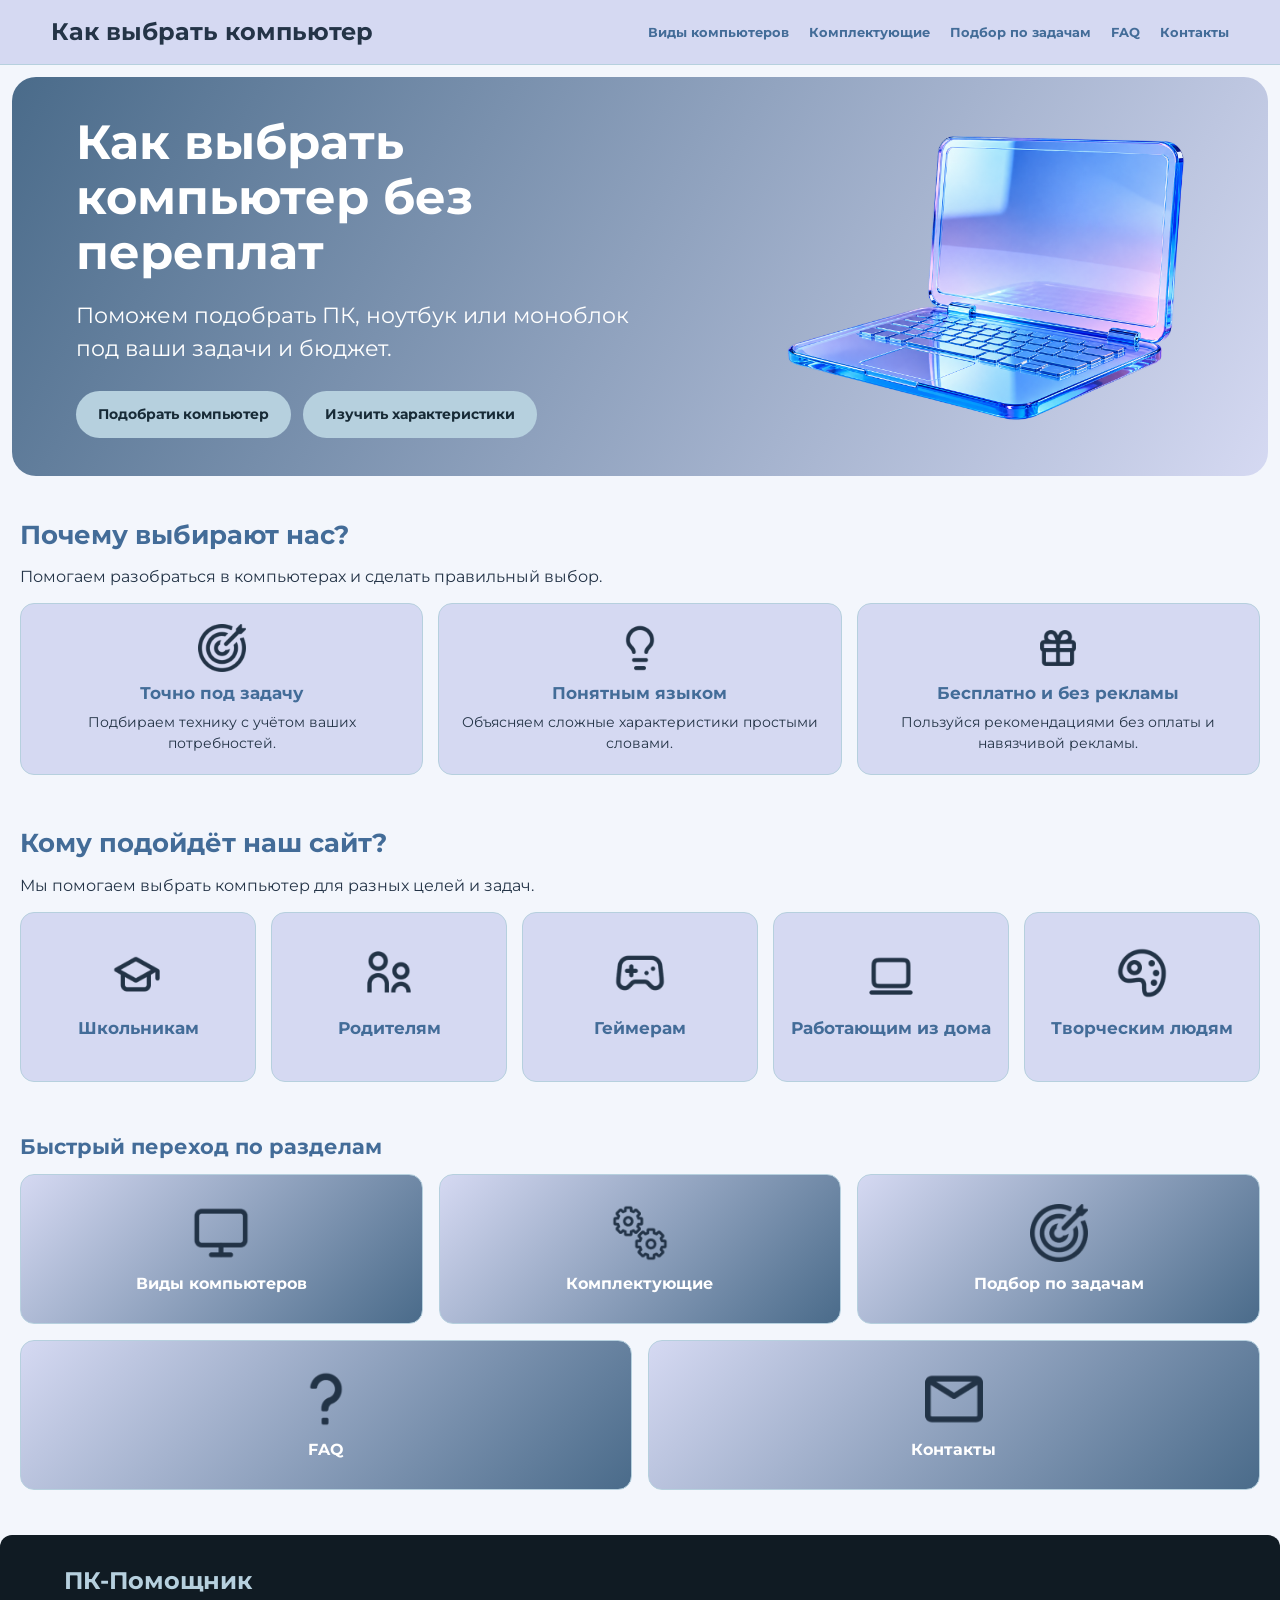
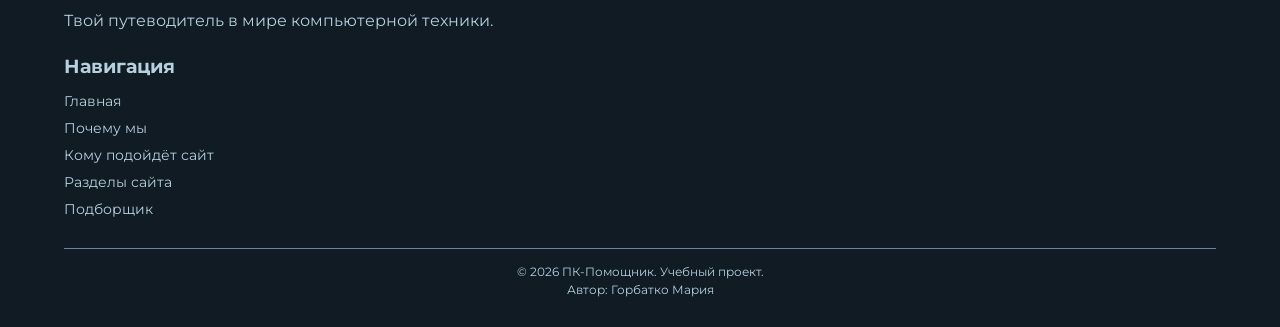
==== commit cde3f63f: "Add files via upload" ====
--- a/index.html
+++ b/index.html
@@ -23,11 +23,11 @@
         <!-- МЕНЮ -->
         <nav>
             <ul>
-                <li><a href="#types">Виды компьютеров</a></li>
-                <li><a href="#components">Комплектующие</a></li>
-                <li><a href="#selection">Подбор по задачам</a></li>
-                <li><a href="#faq">FAQ</a></li>
-                <li><a href="#contacts">Контакты</a></li>
+                <li><a href="computers.html">Виды компьютеров</a></li>
+                <li><a href="components.html">Комплектующие</a></li>
+                <li><a href="tasks.html">Подбор по задачам</a></li>
+                <li><a href="faq.html">FAQ</a></li>
+                <li><a href="contacts.html">Контакты</a></li>
             </ul>
         </nav>
 
--- a/style_palette_updated.css
+++ b/style_palette_updated.css
@@ -124,7 +124,7 @@
    В HTML используется class="hero", поэтому здесь .hero, а не #hero. */
 .hero {
     width: calc(100% - 24px);
-    max-width: 1500px;
+    max-width: none;
     min-height: 390px;
     margin: 12px auto 28px;
     padding: 38px 5%;
@@ -190,10 +190,10 @@
 }
 
 .hero-visual {
-    flex: 1 1 45%;
+    flex: 0 0 40%;
     min-width: 0;
     display: flex;
-    justify-content: center;
+    justify-content: flex-end;
     align-items: center;
 }
 
@@ -417,9 +417,20 @@
 
 .footer-content {
     display: flex;
-    justify-content: space-between;
-    flex-wrap: wrap;
-    gap: 25px;
+    flex-direction: column;
+    align-items: flex-start;
+    gap: 20px;
+}
+
+.footer-info {
+    width: 100%;
+}
+
+.footer-navigation {
+    width: 100%;
+    display: flex;
+    flex-direction: column;
+    align-items: flex-start;
 }
 
 footer h2,
@@ -684,4 +695,27 @@
     .section-card {
         padding: 10px;
     }
-}+}
+
+
+/* Блоки 1.2 и 1.3 — отключаем реакции на наведение */
+#advantages .advantage-card,
+#audience .audience-card {
+    transition: none !important;
+    animation: none !important;
+}
+
+#advantages .advantage-card:hover,
+#advantages .advantage-card:focus,
+#advantages .advantage-card:active,
+#audience .audience-card:hover,
+#audience .audience-card:focus,
+#audience .audience-card:active {
+    transform: none !important;
+    background: var(--white) !important;
+    box-shadow: none !important;
+    filter: none !important;
+    opacity: 1 !important;
+    color: inherit !important;
+}
+
